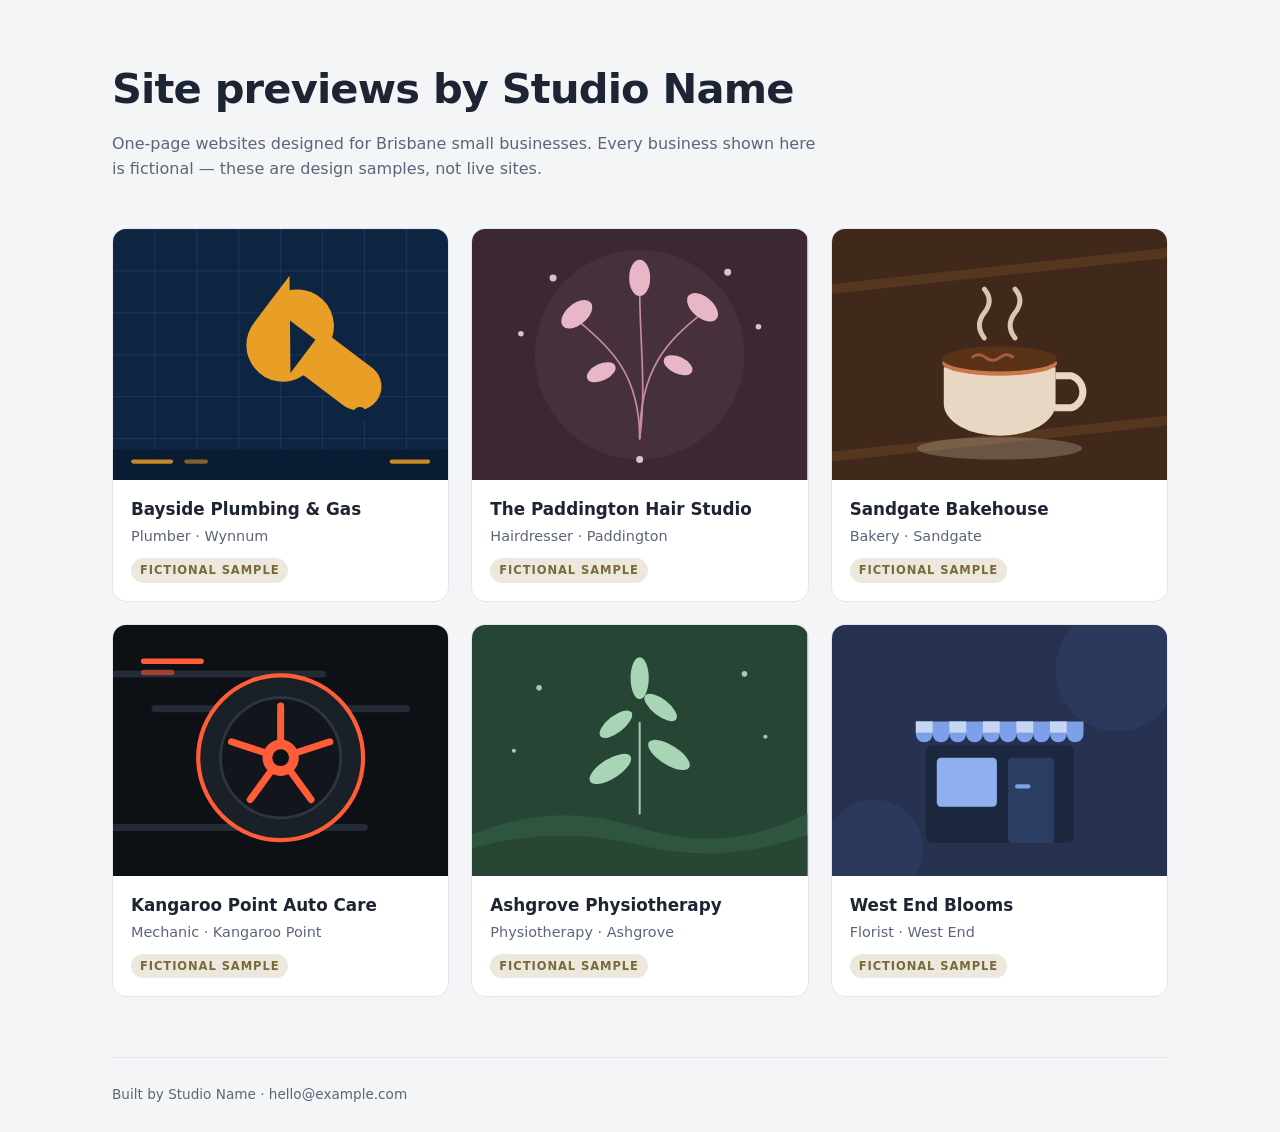
==== previews/_samples/index.html @ f1c0a26a "sitegen: preview-site generator — 6 themes, hours/OSM parser, JSON-LD, samples+gallery (Lighthouse 1" ====
<!doctype html>
<html lang="en-AU"><head>
<meta charset="utf-8"><meta name="viewport" content="width=device-width,initial-scale=1">
<meta name="robots" content="noindex">
<title>Site previews — Studio Name</title>
<meta name="description" content="Sample one-page websites built by Studio Name for Brisbane small businesses.">
<style>
*{box-sizing:border-box;margin:0;padding:0}
body{font-family:system-ui,"Segoe UI",Roboto,sans-serif;background:#f4f5f7;color:#1d2433;line-height:1.6}
.wrap{max-width:1100px;margin:0 auto;padding:0 22px}
header{padding:56px 0 10px}
h1{font-size:clamp(1.8rem,4vw,2.6rem);letter-spacing:-.02em}
.sub{color:#5b6579;max-width:44em;margin-top:8px}
.grid{display:grid;grid-template-columns:repeat(auto-fill,minmax(300px,1fr));gap:22px;padding:36px 0 60px}
.g-card{display:block;background:#fff;border:1px solid #e3e6ec;border-radius:14px;overflow:hidden;text-decoration:none;color:inherit;transition:transform .15s ease,box-shadow .15s ease}
.g-card:hover{transform:translateY(-3px);box-shadow:0 14px 34px rgb(20 30 60/.12)}
.g-art{aspect-ratio:4/3;overflow:hidden;line-height:0}
.g-art svg{width:100%;height:100%;object-fit:cover}
.g-meta{padding:16px 18px 18px;display:flex;flex-direction:column;gap:2px}
.g-meta strong{font-size:1.05rem}
.g-meta span{color:#5b6579;font-size:.9rem}
.g-chip{align-self:flex-start;margin-top:8px;font-style:normal;font-size:.72rem;font-weight:700;letter-spacing:.08em;text-transform:uppercase;background:#ece8dd;color:#7a6a3a;padding:3px 9px;border-radius:999px}
footer{border-top:1px solid #e3e6ec;padding:26px 0;color:#5b6579;font-size:.85rem}
</style></head><body><div class="wrap">
<header><h1>Site previews by Studio Name</h1>
<p class="sub">One-page websites designed for Brisbane small businesses. Every business shown here is fictional &mdash; these are design samples, not live sites.</p></header>
<div class="grid"><a class="g-card" href="./bayside-plumbing/">
    <div class="g-art"><svg xmlns="http://www.w3.org/2000/svg" viewBox="0 0 480 360" role="img" aria-hidden="true">
    <rect width="480" height="360" fill="#0e2542"/>
    <g stroke="#1d4268" stroke-width="1">
      <line x1="0" y1="0" x2="0" y2="360"/><line x1="60" y1="0" x2="60" y2="360"/><line x1="120" y1="0" x2="120" y2="360"/><line x1="180" y1="0" x2="180" y2="360"/><line x1="240" y1="0" x2="240" y2="360"/><line x1="300" y1="0" x2="300" y2="360"/><line x1="360" y1="0" x2="360" y2="360"/><line x1="420" y1="0" x2="420" y2="360"/><line x1="480" y1="0" x2="480" y2="360"/>
      <line x1="0" y1="0" x2="480" y2="0"/><line x1="0" y1="60" x2="480" y2="60"/><line x1="0" y1="120" x2="480" y2="120"/><line x1="0" y1="180" x2="480" y2="180"/><line x1="0" y1="240" x2="480" y2="240"/><line x1="0" y1="300" x2="480" y2="300"/><line x1="0" y1="360" x2="480" y2="360"/>
    </g>
    <g transform="translate(118 58) rotate(-8 120 120)">
      <path d="M150 12 90 72a52 52 0 0 0-8 64 52 52 0 0 0 68 20l52 52a34 34 0 0 0 48-48l-52-52a52 52 0 0 0-20-68 52 52 0 0 0-64 8l60 60-42 42z" fill="#f5a524" opacity="0.95"/>
      <circle cx="222" cy="222" r="10" fill="#0e2542"/>
    </g>
    <rect x="0" y="316" width="480" height="44" fill="#0a1c33"/>
    <g fill="#f5a524"><rect x="26" y="330" width="60" height="6" rx="3" opacity=".8"/><rect x="102" y="330" width="34" height="6" rx="3" opacity=".5"/><rect x="396" y="330" width="58" height="6" rx="3" opacity=".8"/></g>
  </svg></div>
    <div class="g-meta"><strong>Bayside Plumbing &amp; Gas</strong><span>Plumber · Wynnum</span>
    <em class="g-chip">Fictional sample</em></div></a>
<a class="g-card" href="./paddington-hair/">
    <div class="g-art"><svg xmlns="http://www.w3.org/2000/svg" viewBox="0 0 480 360" role="img" aria-hidden="true">
    <rect width="480" height="360" fill="#3b2833"/>
    <circle cx="240" cy="180" r="150" fill="#46303d"/>
    <g fill="none" stroke="#c98ba1" stroke-width="2.4" stroke-linecap="round">
      <path d="M240 300 C 240 210 200 170 150 130"/>
      <path d="M240 300 C 240 200 280 160 330 120"/>
      <path d="M240 300 C 250 230 240 160 240 84"/>
    </g>
    <g fill="#e7b7c8">
      <ellipse cx="150" cy="122" rx="26" ry="15" transform="rotate(-40 150 122)"/>
      <ellipse cx="330" cy="112" rx="26" ry="15" transform="rotate(40 330 112)"/>
      <ellipse cx="240" cy="70" rx="15" ry="26"/>
      <ellipse cx="185" cy="205" rx="22" ry="12" transform="rotate(-25 185 205)"/>
      <ellipse cx="295" cy="195" rx="22" ry="12" transform="rotate(25 295 195)"/>
    </g>
    <g fill="#f4dde6" opacity=".85"><circle cx="116" cy="70" r="5"/><circle cx="366" cy="62" r="5"/><circle cx="410" cy="140" r="4"/><circle cx="70" cy="150" r="4"/><circle cx="240" cy="330" r="5"/></g>
  </svg></div>
    <div class="g-meta"><strong>The Paddington Hair Studio</strong><span>Hairdresser · Paddington</span>
    <em class="g-chip">Fictional sample</em></div></a>
<a class="g-card" href="./sandgate-bakehouse/">
    <div class="g-art"><svg xmlns="http://www.w3.org/2000/svg" viewBox="0 0 480 360" role="img" aria-hidden="true">
    <rect width="480" height="360" fill="#40291a"/>
    <g stroke="#55371f" stroke-width="14"><line x1="-40" y1="90" x2="520" y2="30"/><line x1="-40" y1="330" x2="520" y2="270"/></g>
    <g transform="translate(140 88)">
      <path d="M20 110 h160 v52 a80 46 0 0 1 -160 0 z" fill="#e8d8c3"/>
      <path d="M180 122 h22 a24 24 0 0 1 0 46 h-24" fill="none" stroke="#e8d8c3" stroke-width="10"/>
      <ellipse cx="100" cy="104" rx="82" ry="18" fill="#c9764a"/>
      <ellipse cx="100" cy="98" rx="82" ry="18" fill="#5a3218"/>
      <path d="M60 96 q10 -8 20 0 q10 8 20 0 q10 -8 20 0" stroke="#a4603a" stroke-width="4" fill="none"/>
      <g stroke="#e8d8c3" stroke-width="7" stroke-linecap="round" fill="none" opacity=".9">
        <path d="M78 68 q-14 -18 0 -36 q14 -18 0 -34"/>
        <path d="M122 68 q-14 -18 0 -36 q14 -18 0 -34"/>
      </g>
      <ellipse cx="100" cy="226" rx="118" ry="16" fill="#e8d8c3" opacity=".25"/>
    </g>
  </svg></div>
    <div class="g-meta"><strong>Sandgate Bakehouse</strong><span>Bakery · Sandgate</span>
    <em class="g-chip">Fictional sample</em></div></a>
<a class="g-card" href="./kangaroo-point-auto/">
    <div class="g-art"><svg xmlns="http://www.w3.org/2000/svg" viewBox="0 0 480 360" role="img" aria-hidden="true">
    <rect width="480" height="360" fill="#0d1014"/>
    <g stroke="#232b36" stroke-width="10" stroke-linecap="round">
      <line x1="0" y1="70" x2="300" y2="70"/><line x1="60" y1="120" x2="420" y2="120"/><line x1="0" y1="290" x2="360" y2="290"/>
    </g>
    <g transform="translate(240 190)">
      <circle r="118" fill="#1a2027"/>
      <circle r="118" fill="none" stroke="#ff5c38" stroke-width="6"/>
      <circle r="86" fill="#12161c" stroke="#2c3541" stroke-width="4"/>
      <g stroke="#ff5c38" stroke-width="10" stroke-linecap="round">
        <line x1="0" y1="0" x2="0.0" y2="-74.0"/><line x1="0" y1="0" x2="70.4" y2="-22.9"/><line x1="0" y1="0" x2="43.5" y2="59.9"/><line x1="0" y1="0" x2="-43.5" y2="59.9"/><line x1="0" y1="0" x2="-70.4" y2="-22.9"/>
      </g>
      <circle r="26" fill="#ff5c38"/><circle r="12" fill="#0d1014"/>
    </g>
    <g fill="#ff5c38"><rect x="40" y="48" width="90" height="8" rx="4"/><rect x="40" y="64" width="48" height="8" rx="4" opacity=".55"/></g>
  </svg></div>
    <div class="g-meta"><strong>Kangaroo Point Auto Care</strong><span>Mechanic · Kangaroo Point</span>
    <em class="g-chip">Fictional sample</em></div></a>
<a class="g-card" href="./ashgrove-physio/">
    <div class="g-art"><svg xmlns="http://www.w3.org/2000/svg" viewBox="0 0 480 360" role="img" aria-hidden="true">
    <rect width="480" height="360" fill="#264534"/>
    <path d="M0 300 Q120 250 240 290 T480 270 V360 H0 Z" fill="#2f5540"/>
    <path d="M0 320 Q120 285 240 315 T480 300 V360 H0 Z" fill="#274734"/>
    <g transform="translate(240 120)">
      <g fill="none" stroke="#9ec9ad" stroke-width="3" stroke-linecap="round"><path d="M0 150 V20"/></g>
      <g fill="#a8d5b6">
        <ellipse cx="-42" cy="86" rx="34" ry="14" transform="rotate(-32 -42 86)"/>
        <ellipse cx="42" cy="66" rx="34" ry="14" transform="rotate(32 42 66)"/>
        <ellipse cx="-34" cy="22" rx="28" ry="12" transform="rotate(-38 -34 22)"/>
        <ellipse cx="30" cy="-2" rx="28" ry="12" transform="rotate(38 30 -2)"/>
        <ellipse cx="0" cy="-44" rx="13" ry="30"/>
      </g>
    </g>
    <g fill="#cfe8d7" opacity=".8"><circle cx="96" cy="90" r="4"/><circle cx="390" cy="70" r="4"/><circle cx="420" cy="160" r="3"/><circle cx="60" cy="180" r="3"/></g>
  </svg></div>
    <div class="g-meta"><strong>Ashgrove Physiotherapy</strong><span>Physiotherapy · Ashgrove</span>
    <em class="g-chip">Fictional sample</em></div></a>
<a class="g-card" href="./west-end-blooms/">
    <div class="g-art"><svg xmlns="http://www.w3.org/2000/svg" viewBox="0 0 480 360" role="img" aria-hidden="true">
    <rect width="480" height="360" fill="#26324f"/>
    <g fill="#31406a"><rect x="0" y="0" width="480" height="360" opacity="0"/><circle cx="408" cy="64" r="88" opacity=".55"/><circle cx="60" cy="320" r="70" opacity=".45"/></g>
    <g transform="translate(120 78)">
      <path d="M0 60 h240 v18 a12 12 0 0 1 -24 0 a12 12 0 0 1 -24 0 a12 12 0 0 1 -24 0 a12 12 0 0 1 -24 0 a12 12 0 0 1 -24 0 a12 12 0 0 1 -24 0 a12 12 0 0 1 -24 0 a12 12 0 0 1 -24 0 a12 12 0 0 1 -24 0 a12 12 0 0 1 -24 0 z" fill="#7ea0e8"/>
      <g fill="#c8d6f5"><rect x="0" y="60" width="24" height="16"/><rect x="48" y="60" width="24" height="16"/><rect x="96" y="60" width="24" height="16"/><rect x="144" y="60" width="24" height="16"/><rect x="192" y="60" width="24" height="16"/></g>
      <rect x="14" y="94" width="212" height="140" rx="10" fill="#1c2740"/>
      <rect x="30" y="112" width="86" height="70" rx="6" fill="#8fb0f0"/>
      <rect x="132" y="112" width="66" height="122" rx="6" fill="#2c3d63"/>
      <rect x="142" y="150" width="22" height="6" rx="3" fill="#7ea0e8"/>
    </g>
  </svg></div>
    <div class="g-meta"><strong>West End Blooms</strong><span>Florist · West End</span>
    <em class="g-chip">Fictional sample</em></div></a></div>
<footer>Built by Studio Name &middot; hello@example.com</footer>
</div></body></html>
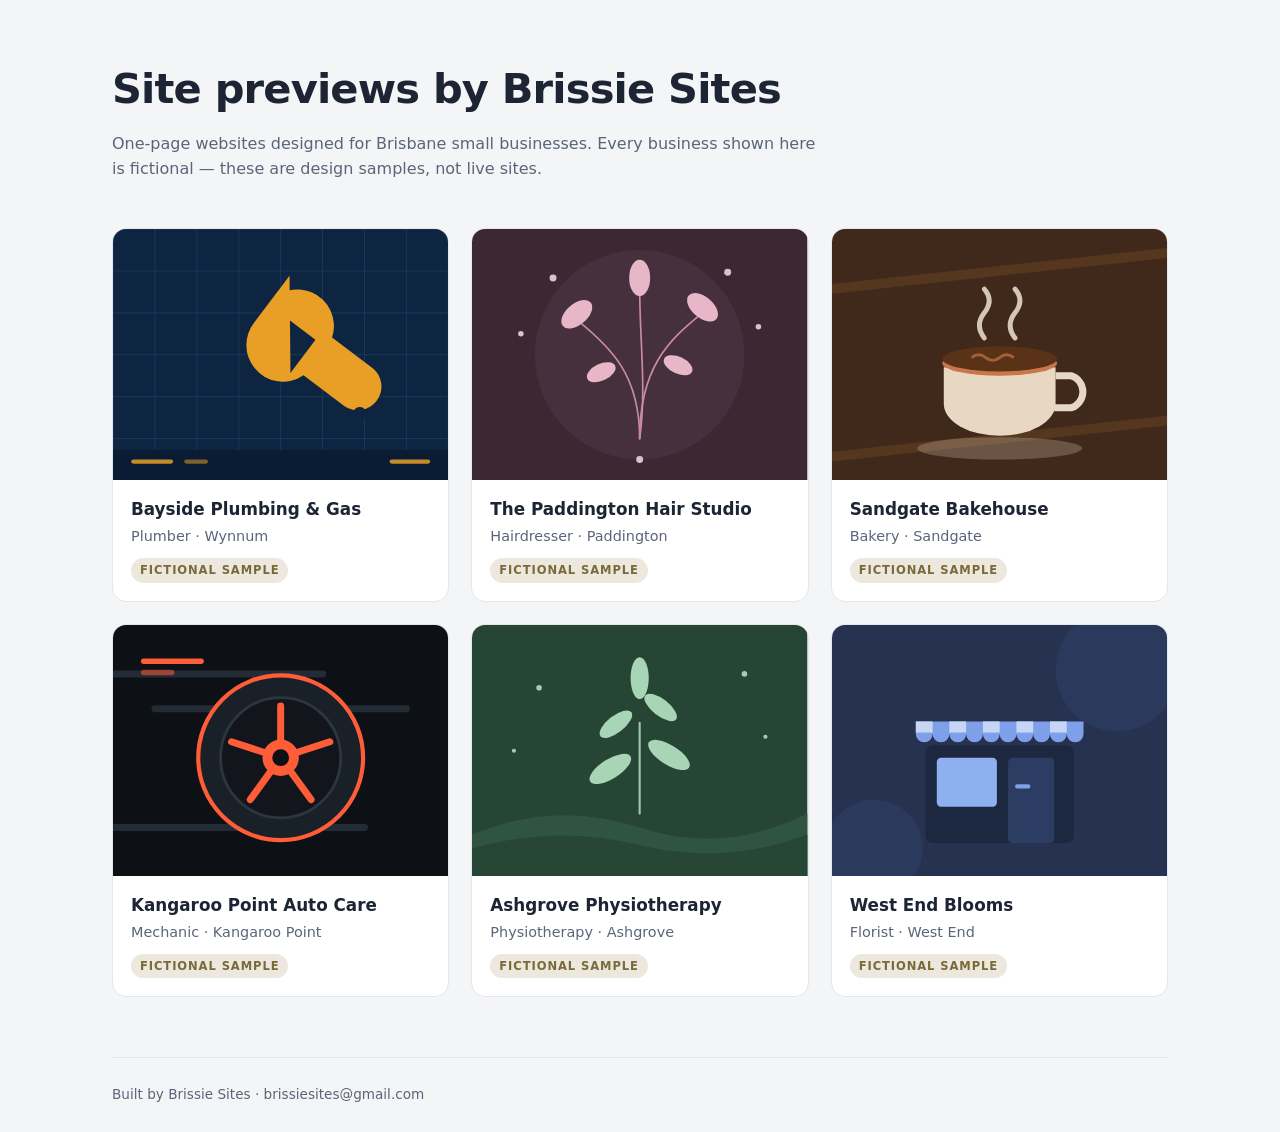
==== commit b5a28142: "outreach: apply Brissie Sites brand; fix category labels, service fallbacks and lead data quality" ====
--- a/previews/_samples/index.html
+++ b/previews/_samples/index.html
@@ -2,8 +2,8 @@
 <html lang="en-AU"><head>
 <meta charset="utf-8"><meta name="viewport" content="width=device-width,initial-scale=1">
 <meta name="robots" content="noindex">
-<title>Site previews — Studio Name</title>
-<meta name="description" content="Sample one-page websites built by Studio Name for Brisbane small businesses.">
+<title>Site previews — Brissie Sites</title>
+<meta name="description" content="Sample one-page websites built by Brissie Sites for Brisbane small businesses.">
 <style>
 *{box-sizing:border-box;margin:0;padding:0}
 body{font-family:system-ui,"Segoe UI",Roboto,sans-serif;background:#f4f5f7;color:#1d2433;line-height:1.6}
@@ -22,7 +22,7 @@
 .g-chip{align-self:flex-start;margin-top:8px;font-style:normal;font-size:.72rem;font-weight:700;letter-spacing:.08em;text-transform:uppercase;background:#ece8dd;color:#7a6a3a;padding:3px 9px;border-radius:999px}
 footer{border-top:1px solid #e3e6ec;padding:26px 0;color:#5b6579;font-size:.85rem}
 </style></head><body><div class="wrap">
-<header><h1>Site previews by Studio Name</h1>
+<header><h1>Site previews by Brissie Sites</h1>
 <p class="sub">One-page websites designed for Brisbane small businesses. Every business shown here is fictional &mdash; these are design samples, not live sites.</p></header>
 <div class="grid"><a class="g-card" href="./bayside-plumbing/">
     <div class="g-art"><svg xmlns="http://www.w3.org/2000/svg" viewBox="0 0 480 360" role="img" aria-hidden="true">
@@ -132,5 +132,5 @@
   </svg></div>
     <div class="g-meta"><strong>West End Blooms</strong><span>Florist · West End</span>
     <em class="g-chip">Fictional sample</em></div></a></div>
-<footer>Built by Studio Name &middot; hello@example.com</footer>
+<footer>Built by Brissie Sites &middot; brissiesites@gmail.com</footer>
 </div></body></html>
